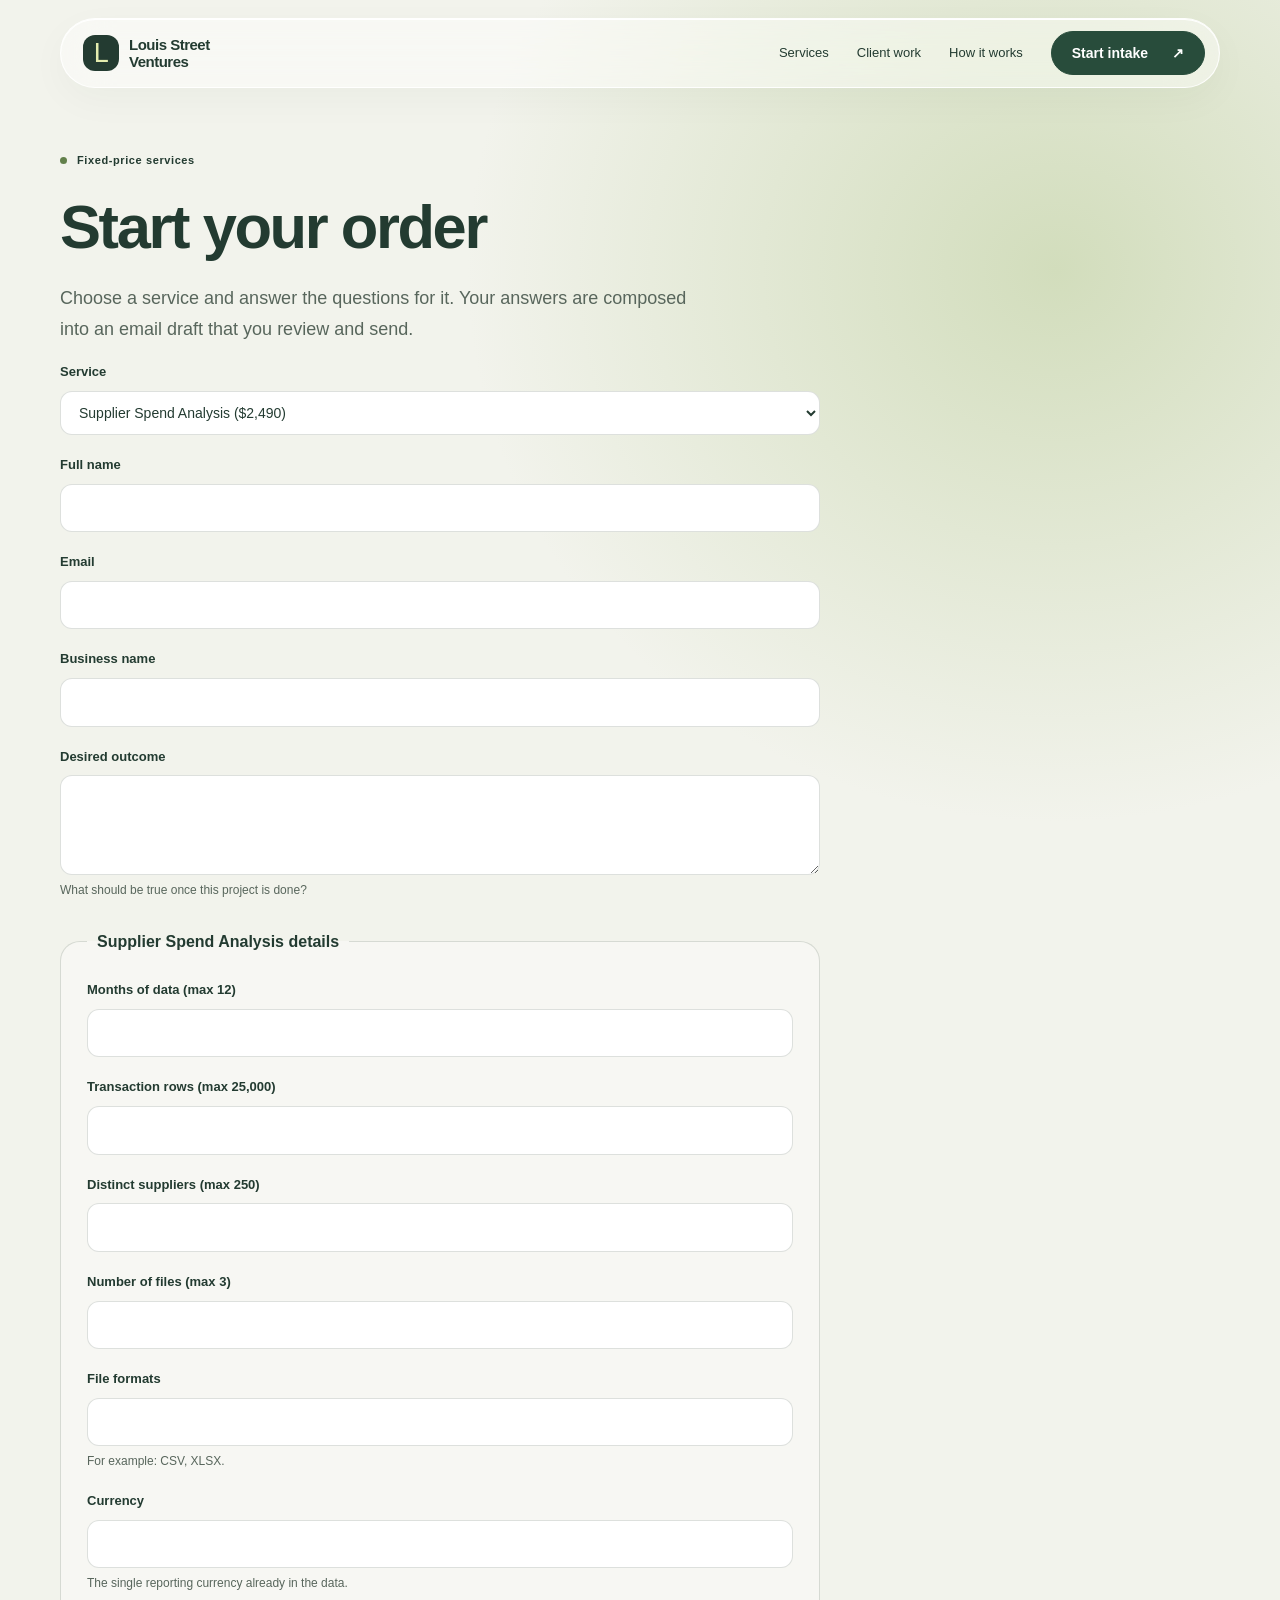
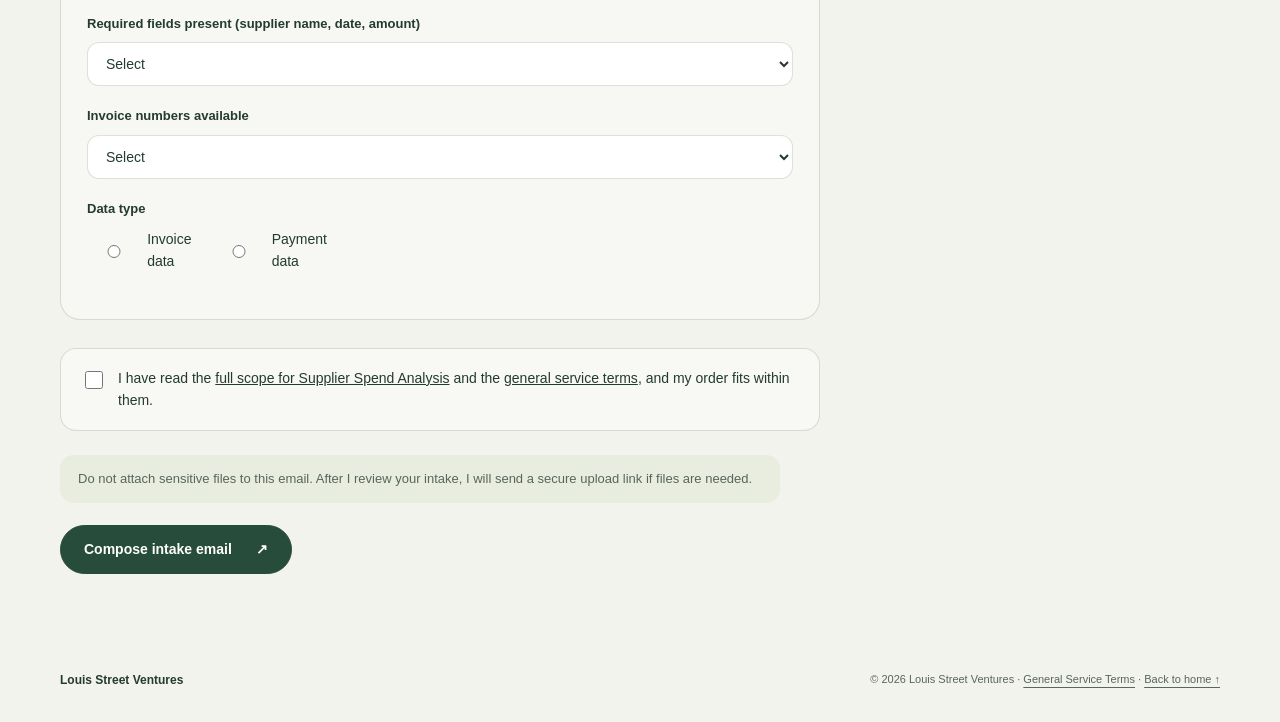
==== intake.html @ 92002ba3 "Add intake form HTML for service orders" ====
<!DOCTYPE html>
<html lang="en">
<head>
<meta charset="utf-8">
<meta name="viewport" content="width=device-width, initial-scale=1">
<meta name="theme-color" content="#f2f3ec">
<title>Start your order | Louis Street Ventures</title>
<meta name="description" content="Start your order with Louis Street Ventures. Choose a fixed-price service and send intake details by email.">
<link rel="icon" href="data:image/svg+xml,%3Csvg xmlns='http://www.w3.org/2000/svg' viewBox='0 0 64 64'%3E%3Crect width='64' height='64' rx='18' fill='%23253e33'/%3E%3Cpath d='M20 17v30h25' fill='none' stroke='%23eff2ca' stroke-width='7'/%3E%3C/svg%3E">
<link rel="stylesheet" href="/site.css?v=3">
<style>
.page-hero{padding:64px 0 8px;max-width:840px}
.lede{color:var(--muted);font-size:18px;line-height:1.7;max-width:660px;margin:20px 0 0}
.intake{max-width:760px;padding:10px 0 50px}
.intake-form{margin-top:30px}
.field{margin-bottom:20px}
.field>label{display:block;font-size:13px;font-weight:700;margin-bottom:8px}
.field input,.field select,.field textarea{display:block;width:100%;border:1px solid var(--line);border-radius:12px;padding:12px 14px;font-size:14px;background:#fff;color:var(--ink)}
.field textarea{min-height:100px;resize:vertical}
.hint{font-size:12px;color:var(--muted);margin-top:6px}
.svc{border:1px solid var(--line);border-radius:20px;padding:26px;margin:28px 0;background:#ffffff60}
.svc legend{font-weight:700;font-size:16px;padding:0 10px}
.radio-row{display:flex;gap:20px;flex-wrap:wrap}
.radio-row label{display:flex;gap:8px;align-items:center;font-size:14px;font-weight:400}
.check-row{display:flex;gap:12px;align-items:flex-start;font-size:14px;line-height:1.6;background:#ffffff70;border:1px solid var(--line);border-radius:16px;padding:18px 20px;margin:24px 0}
.check-row input{margin-top:4px;flex:none;width:18px;height:18px}
.secure-note{font-size:13px;color:var(--muted);background:#e8eddf;border-radius:14px;padding:14px 18px;margin:0 0 22px;max-width:720px;line-height:1.6}
.form-status{font-size:13px;color:var(--green);margin-top:14px;min-height:20px}
@media(max-width:680px){.page-hero{padding:44px 0 6px}.svc{padding:20px 16px}}
</style>
</head>
<body>
<a class="skip" href="#main">Skip to content</a>
<header class="nav-shell wrap"><nav class="nav glass" aria-label="Main navigation"><a class="brand" href="/"><span class="mark">L</span><span>Louis Street<br>Ventures</span></a><div class="nav-links"><a href="/#services">Services</a><a href="/#testimonials">Client work</a><a href="/#process">How it works</a><a class="button" href="/intake.html">Start intake <span>↗</span></a></div><details class="mobile-menu"><summary>Menu</summary><div class="mobile-links"><a href="/#services">Services</a><a href="/#testimonials">Client work</a><a href="/#process">How it works</a><a href="/intake.html">Start intake</a></div></details></nav></header>
<main id="main" class="wrap">
<div class="page-hero">
<div class="eyebrow"><span class="dot"></span> Fixed-price services</div>
<h1>Start your order</h1>
<p class="lede">Choose a service and answer the questions for it. Your answers are composed into an email draft that you review and send.</p>
</div>
<div class="intake">
<form id="intake-form" novalidate>
<div class="field"><label for="service">Service</label><select id="service" data-label="Service"><option value="spend-analysis">Supplier Spend Analysis ($2,490)</option><option value="dashboard-automation">Dashboard + Automation Package ($1,490)</option><option value="spreadsheet-dashboard">Spreadsheet Dashboard ($590)</option><option value="contract-summaries">Contract Summary Sheets ($690)</option><option value="research-brief">Deep Research Brief ($590)</option><option value="lead-list">Lead List Building ($390)</option><option value="cleanup">Spreadsheet Cleanup ($190)</option></select></div>
<div class="field"><label for="full_name">Full name</label><input type="text" id="full_name" data-label="Full name" required></div>
<div class="field"><label for="email">Email</label><input type="email" id="email" data-label="Email" required></div>
<div class="field"><label for="business_name">Business name</label><input type="text" id="business_name" data-label="Business name" required></div>
<div class="field"><label for="desired_outcome">Desired outcome</label><textarea id="desired_outcome" data-label="Desired outcome" required></textarea><p class="hint">What should be true once this project is done?</p></div>
<div id="service-fields"></div>
<div class="check-row"><input type="checkbox" id="scope_ack" data-label="Scope acknowledgement" required><label for="scope_ack">I have read the <a id="scope-link" href="/services/spend-analysis.html">full scope for this service</a> and the <a href="/service-terms.html">general service terms</a>, and my order fits within them.</label></div>
<p class="secure-note">Do not attach sensitive files to this email. After I review your intake, I will send a secure upload link if files are needed.</p>
<div><button class="button" type="submit">Compose intake email <span>↗</span></button></div>
<p class="form-status" id="form-status" role="status"></p>
</form>
</div>
</main>
<footer class="wrap footer"><span class="footer-brand">Louis Street Ventures</span><span>© 2026 Louis Street Ventures · <a href="/service-terms.html">General Service Terms</a> · <a href="/">Back to home ↑</a></span></footer>
<script>
var SN={'spend-analysis':'Supplier Spend Analysis','dashboard-automation':'Dashboard + Automation Package','spreadsheet-dashboard':'Spreadsheet Dashboard','contract-summaries':'Contract Summary Sheets','research-brief':'Deep Research Brief','lead-list':'Lead List Building','cleanup':'Spreadsheet Cleanup'};
var FD={
'spend-analysis':[['Months of data (max 12)','n','months_of_data','Months of data',12],['Transaction rows (max 25,000)','n','transaction_rows','Transaction rows',25000],['Distinct suppliers (max 250)','n','distinct_suppliers','Distinct suppliers',250],['Number of files (max 3)','n','number_of_files','Number of files',3],['File formats','t','file_formats','File formats','For example: CSV, XLSX.'],['Currency','t','currency','Currency','The single reporting currency already in the data.'],['Required fields present (supplier name, date, amount)','s','required_fields_present','Required fields present',['Yes','No']],['Invoice numbers available','s','invoice_numbers_available','Invoice numbers available',['Yes','No']],['Data type','r','data_type','Data type',['Invoice data','Payment data']]],
'dashboard-automation':[['Describe the recurring report','a','report_description','Recurring report description',''],['Frequency','s','frequency','Frequency',['Daily','Weekly','Monthly']],['Source tabs (max 3)','n','source_tabs_count','Source tabs',3],['Total source rows (max 25,000)','n','total_source_rows','Total source rows',25000],['Columns per tab (max 30)','n','columns_per_tab','Columns per tab',30],['Shared join key','s','shared_join_key','Shared join key',['Yes','No']],['Join key description','t','join_key_description','Join key description','If yes, describe the shared key, for example order ID.'],['Google account available for installation','s','google_account_available','Google account available',['Yes','No']],['Distribution email addresses (up to 5)','a','distribution_emails','Distribution email addresses','One address per line, up to five.']],
'spreadsheet-dashboard':[['File type','s','file_type','File type',['Excel','Google Sheets']],['Source tabs (max 3)','n','source_tabs','Source tabs',3],['Total rows (max 10,000)','n','total_rows','Total rows',10000],['Columns (max 25)','n','columns_sd','Columns',25],['Business function','t','business_function','Business function','For example: sales tracking, expense monitoring.'],['KPIs wanted (up to 6)','t','kpis_wanted','KPIs wanted','']],
'contract-summaries':[['Number of agreements (max 5)','n','number_of_agreements','Number of agreements',5],['Total pages (max 60)','n','total_pages','Total pages',60],['Document format','s','document_format','Document format',['Searchable PDF','Editable document']],['Amendments included','s','amendments_included','Amendments included',['Yes','No']]],
'research-brief':[['Decision or research question','a','decision_or_question','Decision or question',''],['Alternatives (up to 5)','a','alternatives','Alternatives','Name up to five alternatives to compare, one per line.'],['Comparison criteria (up to 8)','a','comparison_criteria','Comparison criteria','List up to eight criteria, one per line.'],['Geographic market','t','geographic_market','Geographic market',''],['Background documents available (up to 3, 20 pages total)','s','background_documents','Background documents available',['Yes','No']]],
'lead-list':[['Target customer profile','a','target_customer_profile','Target customer profile',''],['Geographic area','t','geographic_area','Geographic area','One US geographic area; may be nationwide.'],['Industries (up to 3)','t','industries','Industries',''],['Company-size band','t','company_size_band','Company-size band','For example: 11 to 50 employees.'],['Job titles or functions (up to 2)','t','job_titles','Job titles',''],['Exclusion list size in domains (max 1,000)','n','exclusion_list_size','Exclusion list size',1000]],
'cleanup':[['Data rows (max 500)','n','data_rows','Data rows',500],['Columns (max 20)','n','columns_cu','Columns',20],['Format','s','format','Format',['CSV','XLSX','Google Sheets']],['Single flat table','s','single_flat_table','Single flat table',['Yes','No']]]
};
function BF(slug){
var c=document.getElementById('service-fields');c.innerHTML='';
var d=FD[slug],fs=document.createElement('fieldset');fs.className='svc';
var lg=document.createElement('legend');lg.textContent=SN[slug]+' details';fs.appendChild(lg);
for(var i=0;i<d.length;i++){
var f=d[i],dv=document.createElement('div');dv.className='field';
var lb=document.createElement('label');lb.textContent=f[0];dv.appendChild(lb);
var t=f[1],inp=null;
if(t==='a'){inp=document.createElement('textarea');}
else if(t==='s'){inp=document.createElement('select');var e0=document.createElement('option');e0.value='';e0.textContent='Select';inp.appendChild(e0);for(var j=0;j<f[4].length;j++){var op=document.createElement('option');op.textContent=f[4][j];inp.appendChild(op);}}
else if(t==='r'){var rr=document.createElement('div');rr.className='radio-row';for(var k=0;k<f[4].length;k++){var rl=document.createElement('label');var ri=document.createElement('input');ri.type='radio';ri.name=f[2];ri.value=f[4][k];ri.setAttribute('data-label',f[3]);rl.appendChild(ri);rl.appendChild(document.createTextNode(' '+f[4][k]));rr.appendChild(rl);}dv.appendChild(rr);}
else{inp=document.createElement('input');inp.type=(t==='n')?'number':'text';if(t==='n'){inp.max=f[4];inp.min=(f[2]==='exclusion_list_size')?0:1;}}
if(inp){inp.id=f[2];lb.setAttribute('for',f[2]);inp.setAttribute('data-label',f[3]);dv.appendChild(inp);}
var h=f[1]==='s'||f[1]==='r'?0:f[4];
if(typeof h==='string'&&h){var hn=document.createElement('p');hn.className='hint';hn.textContent=h;dv.appendChild(hn);}
fs.appendChild(dv);}
c.appendChild(fs);
var sl=document.getElementById('scope-link');sl.href='/services/'+slug+'.html';sl.textContent='full scope for '+SN[slug];
}
var SS=document.getElementById('service');
SS.addEventListener('change',function(){BF(SS.value);});
try{var qp=new URLSearchParams(location.search).get('service');if(qp&&SN[qp]){SS.value=qp;}}catch(e){}
BF(SS.value);
document.getElementById('intake-form').addEventListener('submit',function(ev){
ev.preventDefault();
var slug=SS.value,sn=SN[slug],biz=document.getElementById('business_name').value.trim();
var L=[],FL=this.querySelectorAll('[data-label]');
for(var i=0;i<FL.length;i++){var f=FL[i],v='';
if(f.type==='radio'){if(!f.checked)continue;v=f.value;}
else if(f.type==='checkbox'){v=f.checked?'Confirmed':'';}
else if(f.tagName==='SELECT'){v=f.options[f.selectedIndex].text;}
else{v=(f.value||'').trim();}
if(!v||v==='Select')continue;
L.push(f.getAttribute('data-label')+': '+v);}
var sub='Intake \u2014 '+sn+' \u2014 '+biz;
var href='mailto:louisstreetventures@proton.me?subject='+encodeURIComponent(sub)+'&body='+encodeURIComponent(L.join('\n'));
document.getElementById('form-status').textContent='Opening your email app with the intake draft. Review the message and send it when ready.';
location.href=href;
});
</script>
</body>
</html>
---- site.css ----
:root{--paper:#f2f3ec;--ink:#233b31;--muted:#58665c;--line:rgba(43,66,48,.16);--green:#284c3b;--lime:#e3ecae;--glass:rgba(255,255,255,.66);--radius:26px}*{box-sizing:border-box}html{scroll-behavior:smooth;scroll-padding-top:110px}body{margin:0;background:var(--paper);color:var(--ink);font-family:"Helvetica Neue",Helvetica,Arial,sans-serif;font-size:16px;line-height:1.6;-webkit-font-smoothing:antialiased}body:before{content:"";position:absolute;top:0;right:0;width:70%;height:900px;z-index:-1;background:radial-gradient(ellipse at 75% 30%,#d2ddbc 0,transparent 62%);pointer-events:none}a{color:inherit}button,input,select,textarea{font:inherit}button,a{-webkit-tap-highlight-color:transparent}button{cursor:pointer}a,button,input,select,textarea,summary{outline-offset:5px} :focus-visible{outline:3px solid #65833b}::selection{background:#d6e59b}.wrap{width:min(1160px,calc(100% - 64px));margin:auto}.skip{position:fixed;top:-80px;left:20px;z-index:100;background:white;padding:12px}.skip:focus{top:12px}.glass{background:var(--glass);border:1px solid rgba(255,255,255,.9);box-shadow:0 12px 38px #24392409,inset 0 1px 0 #fff} @supports(backdrop-filter:blur(20px)){.glass{background:rgba(255,255,255,.46);backdrop-filter:blur(24px) saturate(125%);-webkit-backdrop-filter:blur(24px) saturate(125%)}}.nav-shell{position:sticky;top:18px;z-index:20;margin-top:18px}.nav{border-radius:100px;display:flex;align-items:center;justify-content:space-between;padding:12px 14px 12px 22px;gap:20px}.brand{text-decoration:none;display:flex;gap:10px;align-items:center;font-weight:700;letter-spacing:-.5px;line-height:1.15;font-size:15px}.mark{display:grid;place-items:center;width:36px;height:36px;background:var(--ink);color:var(--lime);border-radius:12px;font-family:inherit;font-size:27px;font-weight:400}.nav-links{display:flex;align-items:center;gap:28px;font-size:13px}.nav-links>a:not(.button){text-decoration:none}.nav-links>a:hover{text-decoration:underline}.button{display:inline-flex;align-items:center;justify-content:center;gap:24px;border-radius:100px;padding:14px 23px;background:var(--green);color:white;text-decoration:none;border:1px solid var(--green);font-size:14px;font-weight:600;line-height:1.3;min-height:48px;transition:background .2s,transform .2s}.button:hover{background:#163326;transform:translateY(-2px)}.button.light{background:#ffffff6b;color:var(--ink);border-color:#ffffff}.button.light:hover{background:white}.nav .button{padding:12px 20px;min-height:44px}.eyebrow{font-size:11px;font-weight:700;letter-spacing:.6px;text-transform:none;display:flex;align-items:center;gap:10px}.dot{width:7px;height:7px;background:#62804b;border-radius:50%}.hero{padding:93px 0 72px;display:grid;grid-template-columns:1.08fr 1fr;gap:45px;align-items:center}h1,h2,h3,p{margin-top:0}h1{font-size:clamp(44px,4.8vw,65px);font-weight:600;letter-spacing:-2.4px;line-height:1.03;margin:25px 0}h1 em,h2 em{font-family:inherit;font-style:normal;font-weight:inherit}h1 em{color:#65794b}.hero-copy>p{max-width:430px;color:var(--muted);font-size:17px;line-height:1.8}.hero-actions{display:flex;gap:12px;margin-top:29px;flex-wrap:wrap}.fine{font-size:12px!important;color:var(--muted);margin-top:18px}.hero-art{position:relative;min-height:430px;display:flex;align-items:center;justify-content:center}.orb{position:absolute;width:320px;height:320px;border-radius:50%;background:radial-gradient(circle at 28% 20%,#e6efb9 0%,#b7ca8a 37%,#6f906a 75%,#375847 100%);box-shadow:inset -18px -22px 50px #203d3733,0 32px 65px #4b644121;right:22px;top:30px}.orb:after{content:"";position:absolute;inset:20px;border:1px solid #faffd14a;border-radius:50%}.work-card{position:relative;width:100%;border-radius:22px;padding:25px;transform:rotate(-4deg);margin-right:20px;margin-top:45px}.card-top{display:flex;justify-content:space-between;align-items:center;border-bottom:1px solid var(--line);padding-bottom:16px;font-size:12px}.file-label{display:flex;align-items:center;gap:9px;font-weight:700}.file-icon{border:1px solid #69816b;border-radius:5px;padding:2px 6px;font-size:13px}.dots{letter-spacing:3px;color:#667464}.sheet{width:100%;border-collapse:collapse;margin-top:13px;text-align:left;font-size:11px}.sheet th{font-weight:400;color:var(--muted);font-size:10px;letter-spacing:1px;text-transform:uppercase}.sheet td,.sheet th{padding:12px 6px;border-bottom:1px solid #48633a14}.sheet tr:last-child td{border:0}.sheet td:last-child{text-align:right}.status{display:inline-flex;align-items:center;gap:5px;background:#e5edd6;border-radius:6px;padding:3px 7px;color:#3b5633;font-size:10px}.card-bottom{display:flex;align-items:center;justify-content:space-between;margin-top:16px;font-size:11px}.tick{background:var(--green);color:#fff;border-radius:50%;padding:1px 5px;margin-right:5px}.float-note{position:absolute;bottom:2px;right:-4px;border-radius:16px;padding:15px 22px;transform:rotate(3deg);font-size:12px;box-shadow:0 14px 30px #24392412}.float-note strong{display:block;font-size:15px;font-weight:600}.art-caption{position:absolute;top:3px;left:18px;font-size:11px;letter-spacing:1.5px;color:#5a6f49}section{padding:85px 0}.section-head{display:flex;justify-content:space-between;align-items:end;gap:40px;margin-bottom:34px}h2{font-size:clamp(34px,4vw,49px);font-weight:600;line-height:1.12;letter-spacing:-1.2px;margin-bottom:0}.section-head .eyebrow{margin-bottom:15px}.section-head .eyebrow{margin-bottom:15px}.section-head>p{max-width:310px;color:var(--muted);font-size:14px;margin-bottom:3px}.service-grid{display:grid;grid-template-columns:repeat(2,1fr);gap:18px}.service{border:1px solid #fff;border-radius:var(--radius);padding:32px;background:#ffffff70;display:flex;flex-direction:column;transition:box-shadow .2s,background .2s}.service:hover{background:#ffffffa8;box-shadow:0 14px 40px #24392409}.service-heading{display:flex;align-items:center;justify-content:space-between;margin-bottom:27px}.service-num{font-size:11px;letter-spacing:1px;color:var(--muted)}.service-symbol{height:38px;width:38px;border-radius:12px;display:grid;place-items:center;border:1px solid #c9d3bc;background:#e8eddf;font-size:21px}.service h3{font-size:23px;letter-spacing:-.7px;font-weight:600;margin-bottom:10px}.service>p{font-size:14px;color:var(--muted);max-width:450px}.service ul{padding:0;list-style:none;margin:5px 0 30px;font-size:13px}.service li{margin:7px 0}.service li:before{content:"✓";color:#6c8153;margin-right:10px}.service-footer{display:flex;align-items:end;justify-content:space-between;gap:15px;margin-top:auto;border-top:1px solid var(--line);padding-top:21px}.price{font-size:31px;letter-spacing:-1px;line-height:1.1}.price small{font-size:12px;letter-spacing:0;color:var(--muted)}.delivery{font-size:11px;margin-top:6px;color:var(--muted)}.text-link{font-size:13px;text-decoration:none;padding:8px 0;font-weight:600}.text-link:hover{text-decoration:underline} .service .t-quote{font-size:15px;line-height:1.75;color:var(--ink)}.service .t-attrib{margin-top:auto;font-size:12px;font-weight:700;letter-spacing:0;text-transform:none;color:var(--muted)}.sample-section{padding-top:18px}.sample-panel{display:grid;grid-template-columns:.8fr 1.2fr;gap:55px;border-radius:30px;background:#e6ebdc;padding:45px;align-items:center}.sample-copy h2{font-size:39px;margin:20px 0}.sample-copy p{font-size:14px;color:var(--muted)}.sample-ui{border-radius:20px;padding:22px;min-width:0}.sample-toolbar{display:flex;align-items:center;justify-content:space-between;gap:12px;margin-bottom:15px}.sample-title{font-size:12px;font-weight:600}.toggle{display:flex;background:#dfe5d5;border-radius:100px;padding:4px}.toggle button{border:0;background:transparent;border-radius:100px;padding:7px 13px;font-size:11px;color:#3e4e3f;min-height:36px}.toggle button[aria-pressed=true]{background:white;box-shadow:0 2px 5px #0000000a}.table-scroll{overflow-x:auto}.sample-table{width:100%;border-collapse:collapse;white-space:nowrap;font-size:11px;text-align:left}.sample-table th{font-size:10px;color:var(--muted);font-weight:400}.sample-table td,.sample-table th{padding:14px 8px;border-bottom:1px solid var(--line)}.sample-table td:first-child,.sample-table th:first-child{padding-left:0}.sample-table td:last-child,.sample-table th:last-child{text-align:right;padding-right:0}.sample-table .error{color:#884d35}.sample-result{font-size:11px;margin:17px 0 0;color:var(--muted);min-height:36px}.process{padding-top:55px}.steps{display:grid;grid-template-columns:repeat(3,1fr);gap:38px;margin:40px 0 0;padding:0;list-style:none}.step-number{font-family:inherit;font-size:34px;color:#74865d;border-bottom:1px solid var(--line);padding-bottom:17px;margin-bottom:23px}.steps h3{font-size:18px;font-weight:600;letter-spacing:-.4px;margin-bottom:10px}.steps p{color:var(--muted);font-size:14px}.faq-section{display:grid;grid-template-columns:.8fr 1.2fr;gap:80px;border-top:1px solid var(--line);padding:65px 0 80px}.faq-section .eyebrow{margin-bottom:20px}.faq-section h2{font-size:42px}.faq-list details{border-bottom:1px solid var(--line)}summary{padding:20px 35px 20px 0;font-size:14px;cursor:pointer;list-style:none;position:relative}summary::-webkit-details-marker{display:none}summary:after{content:"+";position:absolute;right:4px;font-size:20px;top:15px;font-weight:400}details[open] summary:after{content:"−"}details p{font-size:13px;color:var(--muted);padding-right:20px;margin-bottom:20px}.contact{position:relative;background:var(--ink);color:#f6f7e9;border-radius:30px;padding:52px;display:grid;grid-template-columns:1fr 1fr;gap:65px;overflow:hidden;margin-bottom:55px}.contact:before{content:"";position:absolute;width:450px;height:450px;left:-200px;bottom:-340px;border-radius:50%;box-shadow:0 0 150px #bed87e55;pointer-events:none}.contact .eyebrow{color:#c9d7aa;margin-bottom:23px}.contact h2{font-size:46px}.contact-copy>p{font-size:14px;max-width:310px;color:#c5d0c4;margin:23px 0}.email{font-size:13px;color:#e3ecbd;overflow-wrap:anywhere;text-underline-offset:4px}.form{position:relative}.form label{font-size:12px;display:block;margin-bottom:8px;color:#e0e7d7}.form select,.form textarea{display:block;width:100%;border:1px solid #82957e;background:#ffffff0b;border-radius:12px;color:white;padding:12px 13px;font-size:13px;margin-bottom:18px}.form select option{background:#233b31;color:white}.form textarea{resize:vertical;min-height:100px}.form textarea::placeholder{color:#b6c4b5}.form .button{background:var(--lime);color:var(--ink);border-color:var(--lime);width:100%;justify-content:space-between}.form .button:hover{background:#f1f6d5}.form .fine{color:#c5d0c4;font-size:11px!important;margin-bottom:0}.footer{display:flex;justify-content:space-between;gap:20px;align-items:center;padding-bottom:32px;font-size:11px;color:var(--muted)}.footer a{text-underline-offset:4px}.footer-brand{font-size:12px;color:var(--ink);font-weight:600}.sample-controls{display:none}.sample-controls.ready{display:flex} @media(min-width:1000px){.hero-art{animation:arrive .8s ease-out both}@keyframes arrive{from{opacity:0;transform:translateY(15px)}to{opacity:1;transform:translateY(0)}}} @media(max-width:900px){.hero{gap:20px}h1{font-size:48px}.hero-art{min-height:380px}.orb{width:260px;height:260px}.work-card{padding:20px;margin-right:0}.float-note{right:0}.sample-panel{gap:25px;padding:30px}.sample-copy h2{font-size:34px}.contact{gap:35px;padding:35px}.faq-section{gap:40px}}@media(max-width:680px){.wrap{width:calc(100% - 36px)}.nav-shell{top:10px;margin-top:10px}.nav{padding:10px 10px 10px 14px;gap:10px}.brand{font-size:12px}.mark{width:31px;height:31px;font-size:23px}.nav-links{gap:0}.nav-links>a:not(.button){display:none}.nav .button{font-size:11px;padding:11px 14px;gap:10px}.hero{grid-template-columns:1fr;padding:60px 0 40px;gap:10px}h1{font-size:46px;letter-spacing:-1.8px;max-width:460px}.hero-copy>p{font-size:16px}.hero-art{min-height:365px;width:min(420px,100%);margin:auto}.work-card{margin-right:14px;margin-left:5px}.orb{right:15px;top:25px;width:275px;height:275px}.art-caption{top:16px;left:8px;font-size:10px}.float-note{bottom:0;padding:12px 17px}section{padding:58px 0}.section-head{display:block;margin-bottom:28px}.section-head>p{margin-top:18px;max-width:380px}.service-grid{grid-template-columns:1fr;gap:14px}.service{padding:25px}.service-heading{margin-bottom:20px}.service h3{font-size:22px}.sample-section{padding-top:0}.sample-panel{grid-template-columns:1fr;padding:25px 18px;gap:15px}.sample-copy{padding:0 7px}.sample-copy h2{font-size:34px}.sample-ui{padding:16px 13px}.sample-title{font-size:11px}.toggle button{padding:7px 10px}.steps{grid-template-columns:1fr;gap:20px;margin-top:25px}.steps li{display:grid;grid-template-columns:45px 1fr;gap:20px}.step-number{border:0;margin:0;padding:0;font-size:29px}.steps h3{margin-top:5px}.steps p{margin-bottom:0}.faq-section{grid-template-columns:1fr;gap:22px;padding:45px 0 55px}.faq-section h2{font-size:36px}.contact{grid-template-columns:1fr;padding:30px 24px;gap:28px;border-radius:25px;margin-bottom:30px}.contact h2{font-size:40px}.contact-copy>p{max-width:none}.footer{align-items:start;flex-wrap:wrap;gap:14px;font-size:10px}.footer-brand{width:100%}}@media(max-width:680px){.form select,.form textarea{font-size:16px}}@media(max-width:360px){h1{font-size:40px}.button{padding:13px 17px}.hero-actions{gap:8px}.sample-table{font-size:10px}.sample-table td,.sample-table th{padding:14px 4px}}@media(prefers-reduced-motion:reduce){html{scroll-behavior:auto}*,*:before,*:after{animation:none!important;transition:none!important}}@media(prefers-reduced-transparency:reduce){.glass{background:#f8f9f3;backdrop-filter:none;-webkit-backdrop-filter:none}}@media print{.nav-shell,.hero-art,.contact,.sample-controls{display:none}body{background:white}.wrap{width:100%}.hero{display:block;padding:20px 0}section{padding:25px 0}.service{break-inside:avoid}.faq-list details p{display:block}.footer{padding-top:20px}}
[hidden]{display:none!important}
.sr-only{position:absolute;width:1px;height:1px;padding:0;margin:-1px;overflow:hidden;clip-path:inset(50%);white-space:nowrap;border:0}
.mobile-menu{display:none}
.hero-copy,.hero-art,.service{min-width:0}
.hero-art{isolation:isolate}
.work-card{margin-right:12px;min-width:0}
.float-note{background:rgba(248,250,239,.92)}
.service-filters{display:flex;flex-wrap:wrap;gap:8px;margin:0 0 26px}
.service-filters button{min-height:44px;border:1px solid var(--line);border-radius:100px;padding:10px 17px;background:transparent;color:var(--ink);font-size:13px}
.service-filters button[aria-pressed="true"]{background:var(--ink);border-color:var(--ink);color:white}
.service-filters button:hover{border-color:var(--green)}
#services{border-top:1px solid var(--line);padding-top:60px}
#services .service-heading{margin-bottom:20px}
#services .service ul{margin-bottom:24px}
#services .sample-link{margin-top:-12px;margin-bottom:12px;align-self:start}
.service-footer .text-link{min-height:44px;display:flex;align-items:center;text-align:right}
#testimonials .service-grid{grid-template-columns:repeat(3,minmax(0,1fr))}
#testimonials .service{padding:25px}
#testimonials .service-heading{gap:10px;align-items:start;justify-content:start;margin-bottom:18px}
#testimonials .service-num{font-size:10px;line-height:1.6;letter-spacing:.4px}
#testimonials .service-symbol{flex:none}
#testimonials .t-quote{font-size:14px;line-height:1.75}
.service-summary{padding:12px 14px;border:1px solid #82957e;border-radius:12px;color:#edf1dc;font-size:13px;margin:0 0 20px}
.form .brief-hint{font-size:12px;color:#c5d0c4;margin:-2px 0 10px}
.form-actions{display:flex;flex-wrap:wrap;gap:10px}
.form-actions .button{width:auto;flex:1;white-space:nowrap}
.copy-button{min-height:48px;border:1px solid #82957e;border-radius:100px;background:transparent;color:#eef2e7;padding:12px 16px;font-size:13px}
.copy-button:hover{background:#ffffff12}
.draft-status{font-size:12px;color:#e3ecbd;margin:8px 0 0}
#draft-text{min-height:180px}
@media(max-width:900px){#testimonials .service-grid{grid-template-columns:1fr}#testimonials .service{padding:28px}#testimonials .t-quote{max-width:none}.hero-art .card-top{font-size:11px}}
@media(max-width:680px){
.nav-links{display:none}.mobile-menu{display:block;position:relative}
.mobile-menu>summary{list-style:none;min-height:44px;padding:12px 18px;border-radius:100px;background:var(--green);color:white;font-size:13px;line-height:20px}
.mobile-menu>summary:after{content:none}
.mobile-links{position:absolute;right:0;top:58px;width:min(260px,calc(100vw-50px));padding:8px;background:#f7f8f1;border:1px solid var(--line);border-radius:18px;box-shadow:0 12px 30px #233b311c}
.mobile-links a{display:block;padding:12px 16px;text-decoration:none;font-size:15px;border-radius:10px}
.mobile-links a:hover{background:#e6ebdc}
.hero-art{margin-top:16px;overflow:visible}.work-card{transform:rotate(-2deg);padding:18px;margin-left:3px;margin-right:3px}
.file-label{font-size:10px;gap:5px}.sheet th{letter-spacing:.3px}.card-bottom{font-size:10px}.art-caption{letter-spacing:.5px;font-size:10px}
.hero-art .float-note{right:0;font-size:11px;bottom:-8px}
.hero{padding-bottom:58px}
.service-filters{gap:7px}.service-filters button{font-size:12px;padding:9px 13px}
#services{padding-top:44px}.service-footer{gap:12px}
.form-actions{flex-direction:column}.form-actions .button{justify-content:center}
}


/* Clip decoration without creating a nested scroll container around the form. */
@supports (overflow:clip){.contact{overflow:clip}}

.contact>div{min-width:0}
.form select,.form textarea{min-width:0;max-width:100%}
#services .service-badge{font-size:11px;font-weight:700;letter-spacing:.4px;color:var(--green);background:#e6edda;border:1px solid #cdd8bd;border-radius:100px;padding:6px 13px;white-space:nowrap}
#services .scope-link{align-self:start;margin:2px 0 16px}
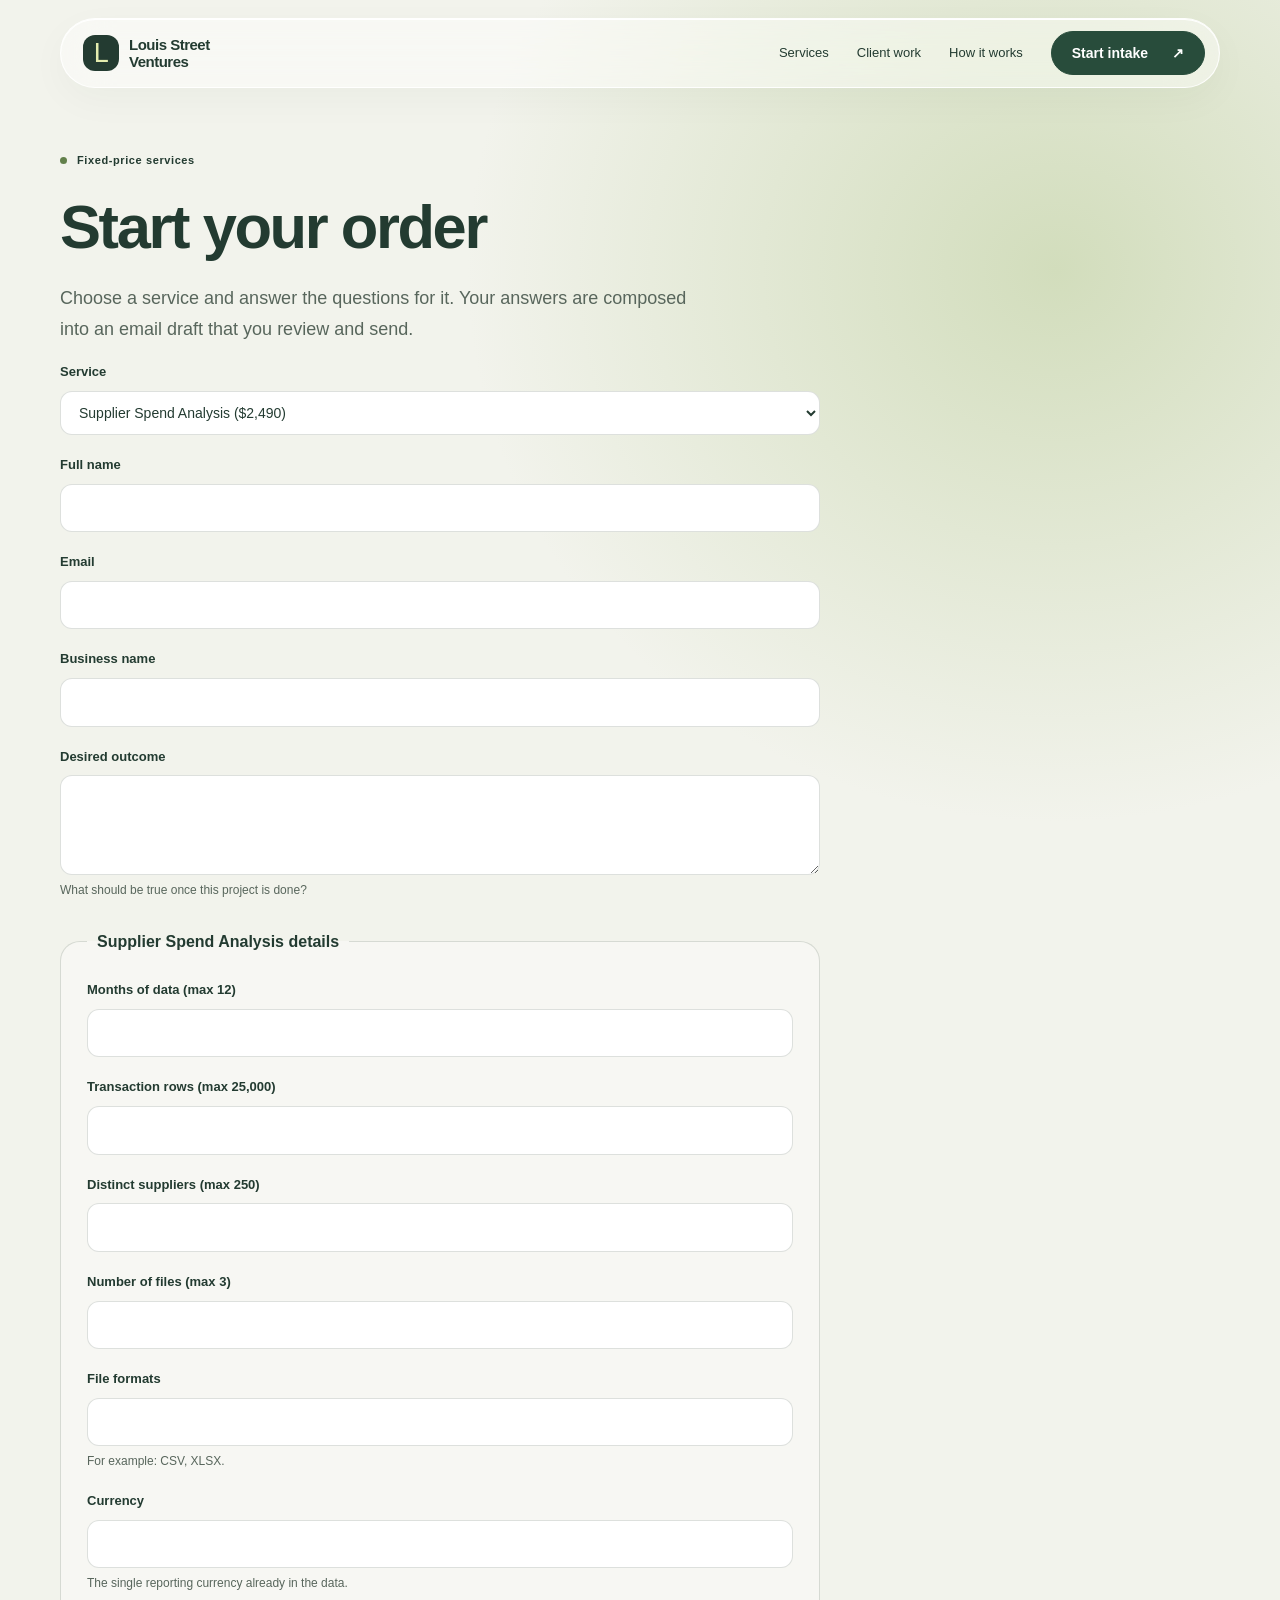
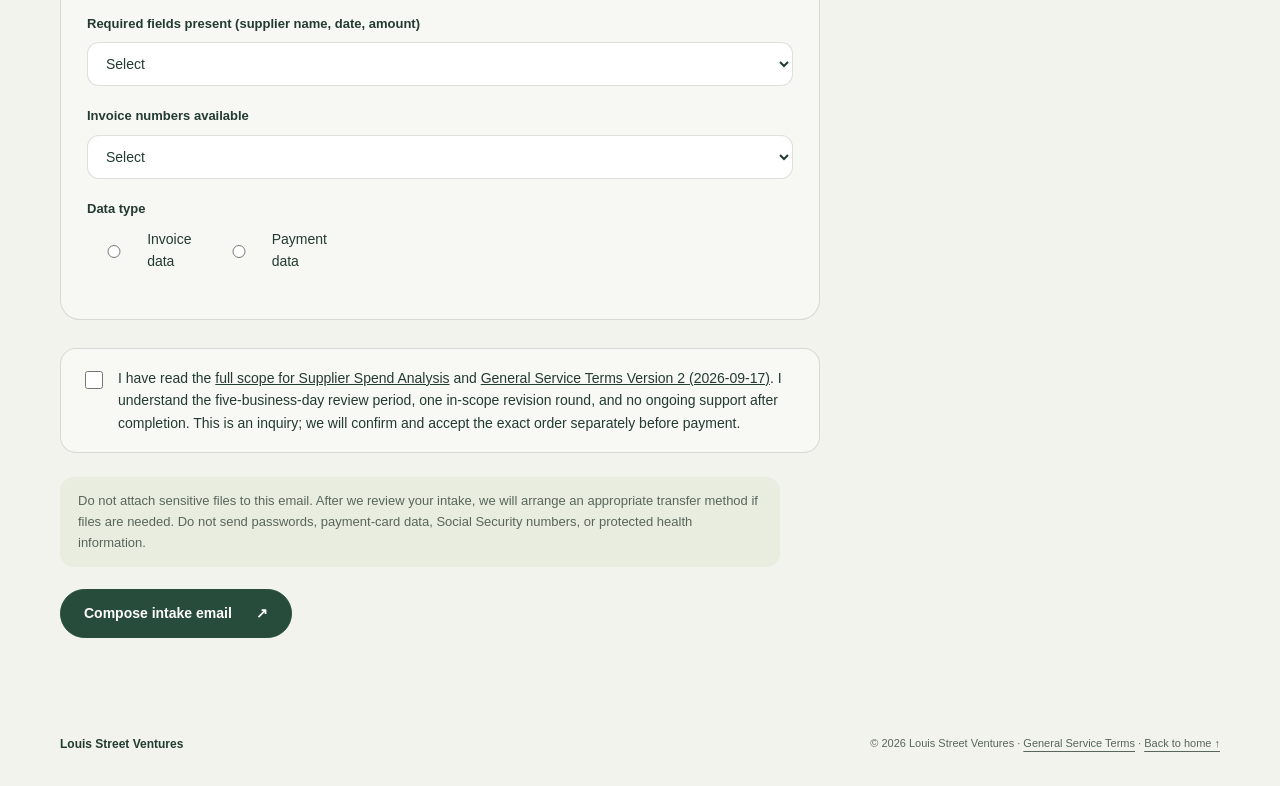
==== commit 39a58373: "Define final project acceptance and align service terms and intake" ====
--- a/intake.html
+++ b/intake.html
@@ -39,15 +39,15 @@
 <p class="lede">Choose a service and answer the questions for it. Your answers are composed into an email draft that you review and send.</p>
 </div>
 <div class="intake">
-<form id="intake-form" novalidate>
+<form id="intake-form">
 <div class="field"><label for="service">Service</label><select id="service" data-label="Service"><option value="spend-analysis">Supplier Spend Analysis ($2,490)</option><option value="dashboard-automation">Dashboard + Automation Package ($1,490)</option><option value="spreadsheet-dashboard">Spreadsheet Dashboard ($590)</option><option value="contract-summaries">Contract Summary Sheets ($690)</option><option value="research-brief">Deep Research Brief ($590)</option><option value="lead-list">Lead List Building ($390)</option><option value="cleanup">Spreadsheet Cleanup ($190)</option></select></div>
 <div class="field"><label for="full_name">Full name</label><input type="text" id="full_name" data-label="Full name" required></div>
 <div class="field"><label for="email">Email</label><input type="email" id="email" data-label="Email" required></div>
 <div class="field"><label for="business_name">Business name</label><input type="text" id="business_name" data-label="Business name" required></div>
 <div class="field"><label for="desired_outcome">Desired outcome</label><textarea id="desired_outcome" data-label="Desired outcome" required></textarea><p class="hint">What should be true once this project is done?</p></div>
 <div id="service-fields"></div>
-<div class="check-row"><input type="checkbox" id="scope_ack" data-label="Scope acknowledgement" required><label for="scope_ack">I have read the <a id="scope-link" href="/services/spend-analysis.html">full scope for this service</a> and the <a href="/service-terms.html">general service terms</a>, and my order fits within them.</label></div>
-<p class="secure-note">Do not attach sensitive files to this email. After I review your intake, I will send a secure upload link if files are needed.</p>
+<div class="check-row"><input type="checkbox" id="scope_ack" data-label="Scope acknowledgement" required><label for="scope_ack">I have read the <a id="scope-link" href="/services/spend-analysis.html" target="_blank" rel="noopener">full scope for this service</a> and <a href="/terms/2026-09-17-v2.html" target="_blank" rel="noopener">General Service Terms Version 2 (2026-09-17)</a>. I understand the five-business-day review period, one in-scope revision round, and no ongoing support after completion. This is an inquiry; we will confirm and accept the exact order separately before payment.</label></div>
+<p class="secure-note">Do not attach sensitive files to this email. After we review your intake, we will arrange an appropriate transfer method if files are needed. Do not send passwords, payment-card data, Social Security numbers, or protected health information.</p>
 <div><button class="button" type="submit">Compose intake email <span>↗</span></button></div>
 <p class="form-status" id="form-status" role="status"></p>
 </form>
@@ -66,6 +66,7 @@
 'cleanup':[['Data rows (max 500)','n','data_rows','Data rows',500],['Columns (max 20)','n','columns_cu','Columns',20],['Format','s','format','Format',['CSV','XLSX','Google Sheets']],['Single flat table','s','single_flat_table','Single flat table',['Yes','No']]]
 };
 function BF(slug){
+document.getElementById('scope_ack').checked=false;
 var c=document.getElementById('service-fields');c.innerHTML='';
 var d=FD[slug],fs=document.createElement('fieldset');fs.className='svc';
 var lg=document.createElement('legend');lg.textContent=SN[slug]+' details';fs.appendChild(lg);
@@ -90,6 +91,7 @@
 BF(SS.value);
 document.getElementById('intake-form').addEventListener('submit',function(ev){
 ev.preventDefault();
+if(!this.reportValidity())return;
 var slug=SS.value,sn=SN[slug],biz=document.getElementById('business_name').value.trim();
 var L=[],FL=this.querySelectorAll('[data-label]');
 for(var i=0;i<FL.length;i++){var f=FL[i],v='';
@@ -99,6 +101,10 @@
 else{v=(f.value||'').trim();}
 if(!v||v==='Select')continue;
 L.push(f.getAttribute('data-label')+': '+v);}
+L.push('Terms reviewed: Version 2 (2026-09-17)');
+L.push('Terms URL: https://louisstreetventures.github.io/terms/2026-09-17-v2.html');
+L.push('Scope URL: https://louisstreetventures.github.io/services/'+slug+'.html');
+L.push('This is an inquiry, not acceptance of a final order or authorization to begin work.');
 var sub='Intake \u2014 '+sn+' \u2014 '+biz;
 var href='mailto:louisstreetventures@proton.me?subject='+encodeURIComponent(sub)+'&body='+encodeURIComponent(L.join('\n'));
 document.getElementById('form-status').textContent='Opening your email app with the intake draft. Review the message and send it when ready.';
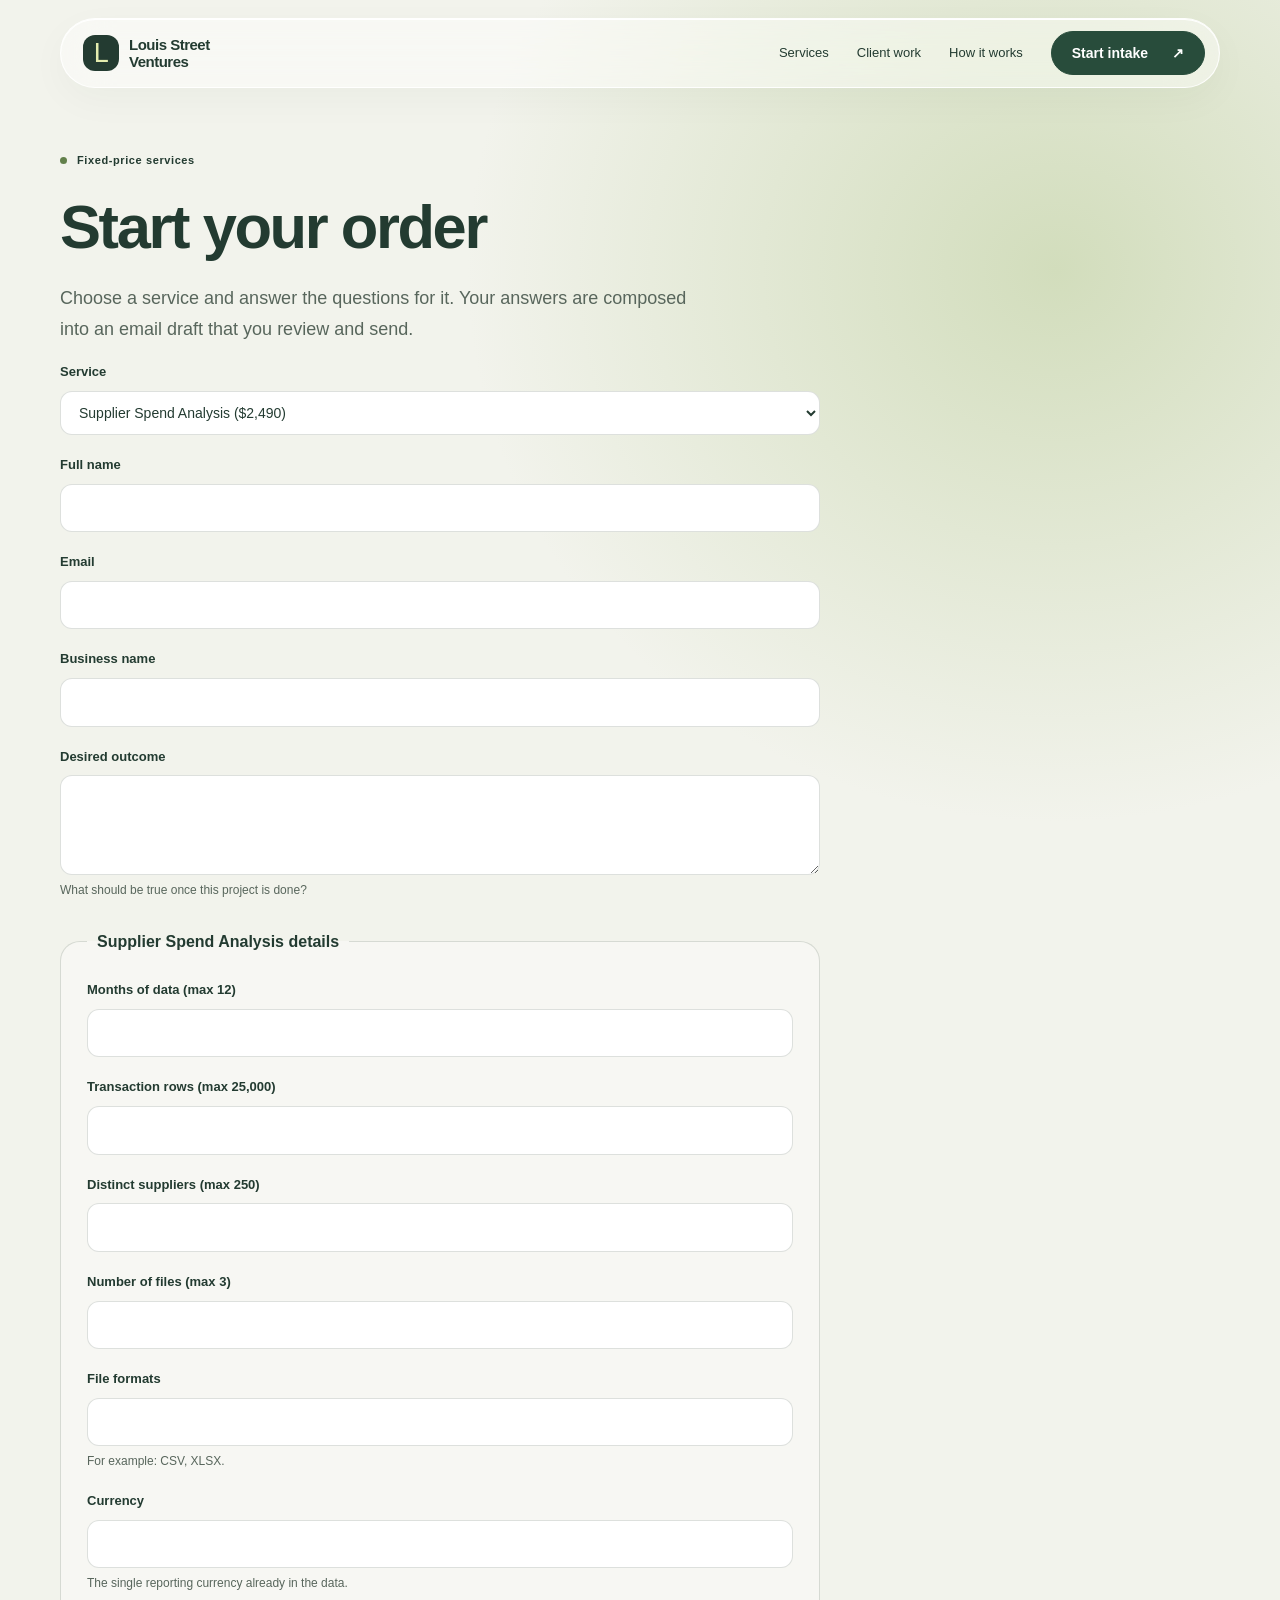
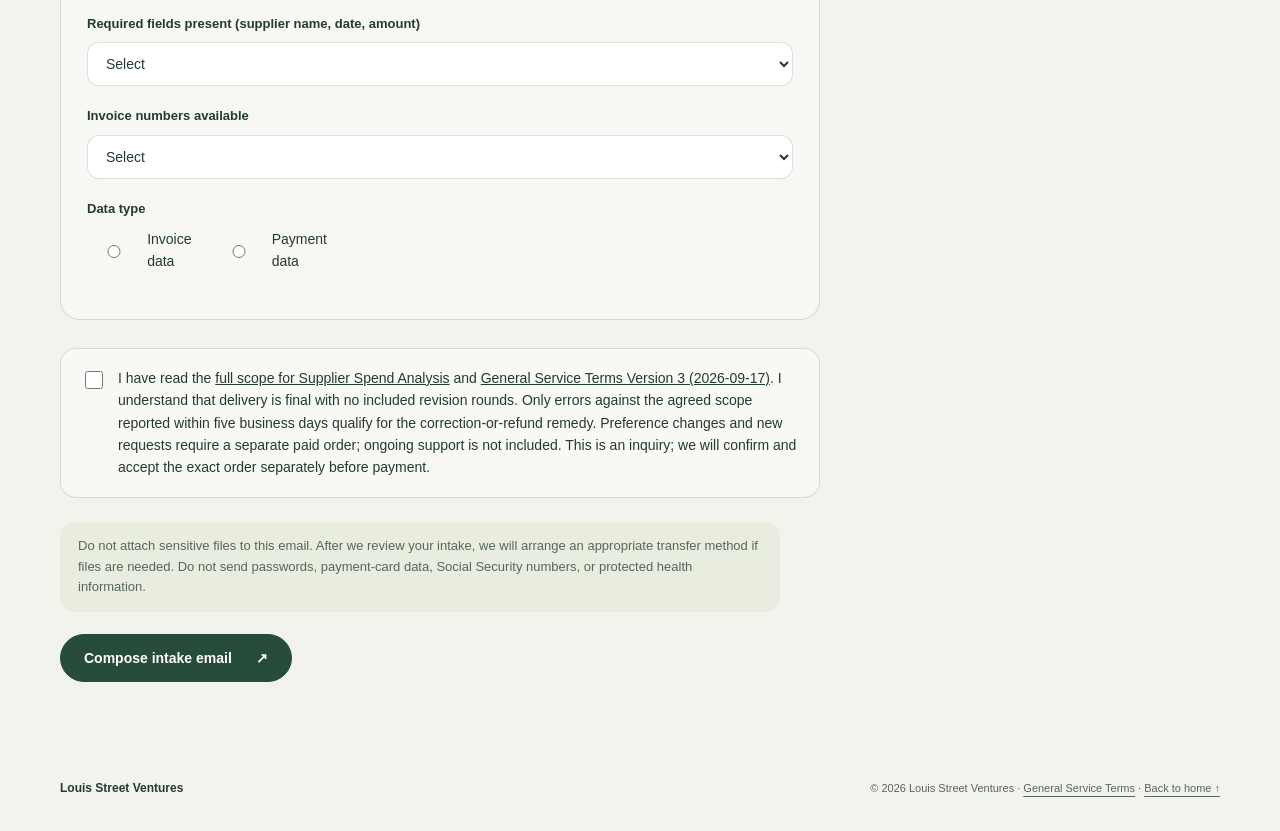
==== commit 7ae8b0f9: "Remove revision rounds; limit post-handoff work to error remedies" ====
--- a/intake.html
+++ b/intake.html
@@ -46,7 +46,7 @@
 <div class="field"><label for="business_name">Business name</label><input type="text" id="business_name" data-label="Business name" required></div>
 <div class="field"><label for="desired_outcome">Desired outcome</label><textarea id="desired_outcome" data-label="Desired outcome" required></textarea><p class="hint">What should be true once this project is done?</p></div>
 <div id="service-fields"></div>
-<div class="check-row"><input type="checkbox" id="scope_ack" data-label="Scope acknowledgement" required><label for="scope_ack">I have read the <a id="scope-link" href="/services/spend-analysis.html" target="_blank" rel="noopener">full scope for this service</a> and <a href="/terms/2026-09-17-v2.html" target="_blank" rel="noopener">General Service Terms Version 2 (2026-09-17)</a>. I understand the five-business-day review period, one in-scope revision round, and no ongoing support after completion. This is an inquiry; we will confirm and accept the exact order separately before payment.</label></div>
+<div class="check-row"><input type="checkbox" id="scope_ack" data-label="Scope acknowledgement" required><label for="scope_ack">I have read the <a id="scope-link" href="/services/spend-analysis.html" target="_blank" rel="noopener">full scope for this service</a> and <a href="/terms/2026-09-17-v3.html" target="_blank" rel="noopener">General Service Terms Version 3 (2026-09-17)</a>. I understand that delivery is final with no included revision rounds. Only errors against the agreed scope reported within five business days qualify for the correction-or-refund remedy. Preference changes and new requests require a separate paid order; ongoing support is not included. This is an inquiry; we will confirm and accept the exact order separately before payment.</label></div>
 <p class="secure-note">Do not attach sensitive files to this email. After we review your intake, we will arrange an appropriate transfer method if files are needed. Do not send passwords, payment-card data, Social Security numbers, or protected health information.</p>
 <div><button class="button" type="submit">Compose intake email <span>↗</span></button></div>
 <p class="form-status" id="form-status" role="status"></p>
@@ -101,8 +101,8 @@
 else{v=(f.value||'').trim();}
 if(!v||v==='Select')continue;
 L.push(f.getAttribute('data-label')+': '+v);}
-L.push('Terms reviewed: Version 2 (2026-09-17)');
-L.push('Terms URL: https://louisstreetventures.github.io/terms/2026-09-17-v2.html');
+L.push('Terms reviewed: Version 3 (2026-09-17)');
+L.push('Terms URL: https://louisstreetventures.github.io/terms/2026-09-17-v3.html');
 L.push('Scope URL: https://louisstreetventures.github.io/services/'+slug+'.html');
 L.push('This is an inquiry, not acceptance of a final order or authorization to begin work.');
 var sub='Intake \u2014 '+sn+' \u2014 '+biz;
